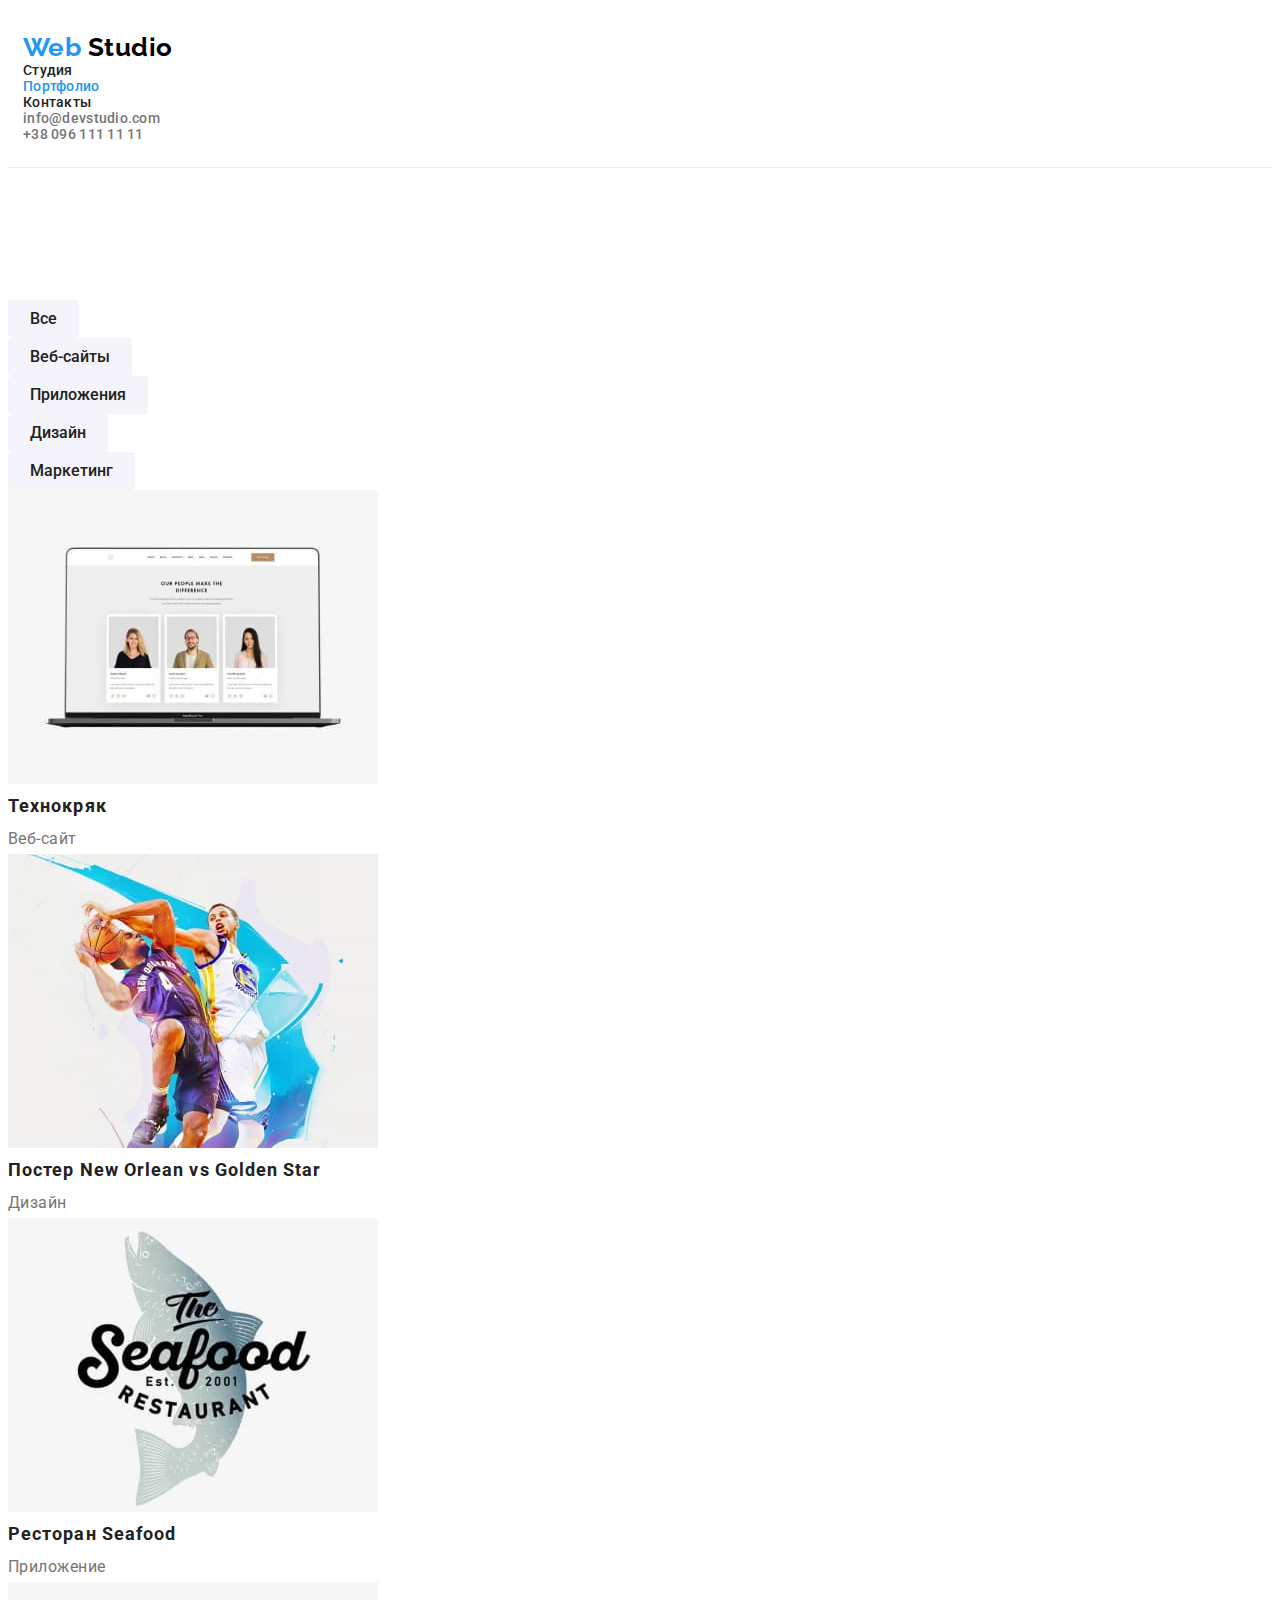
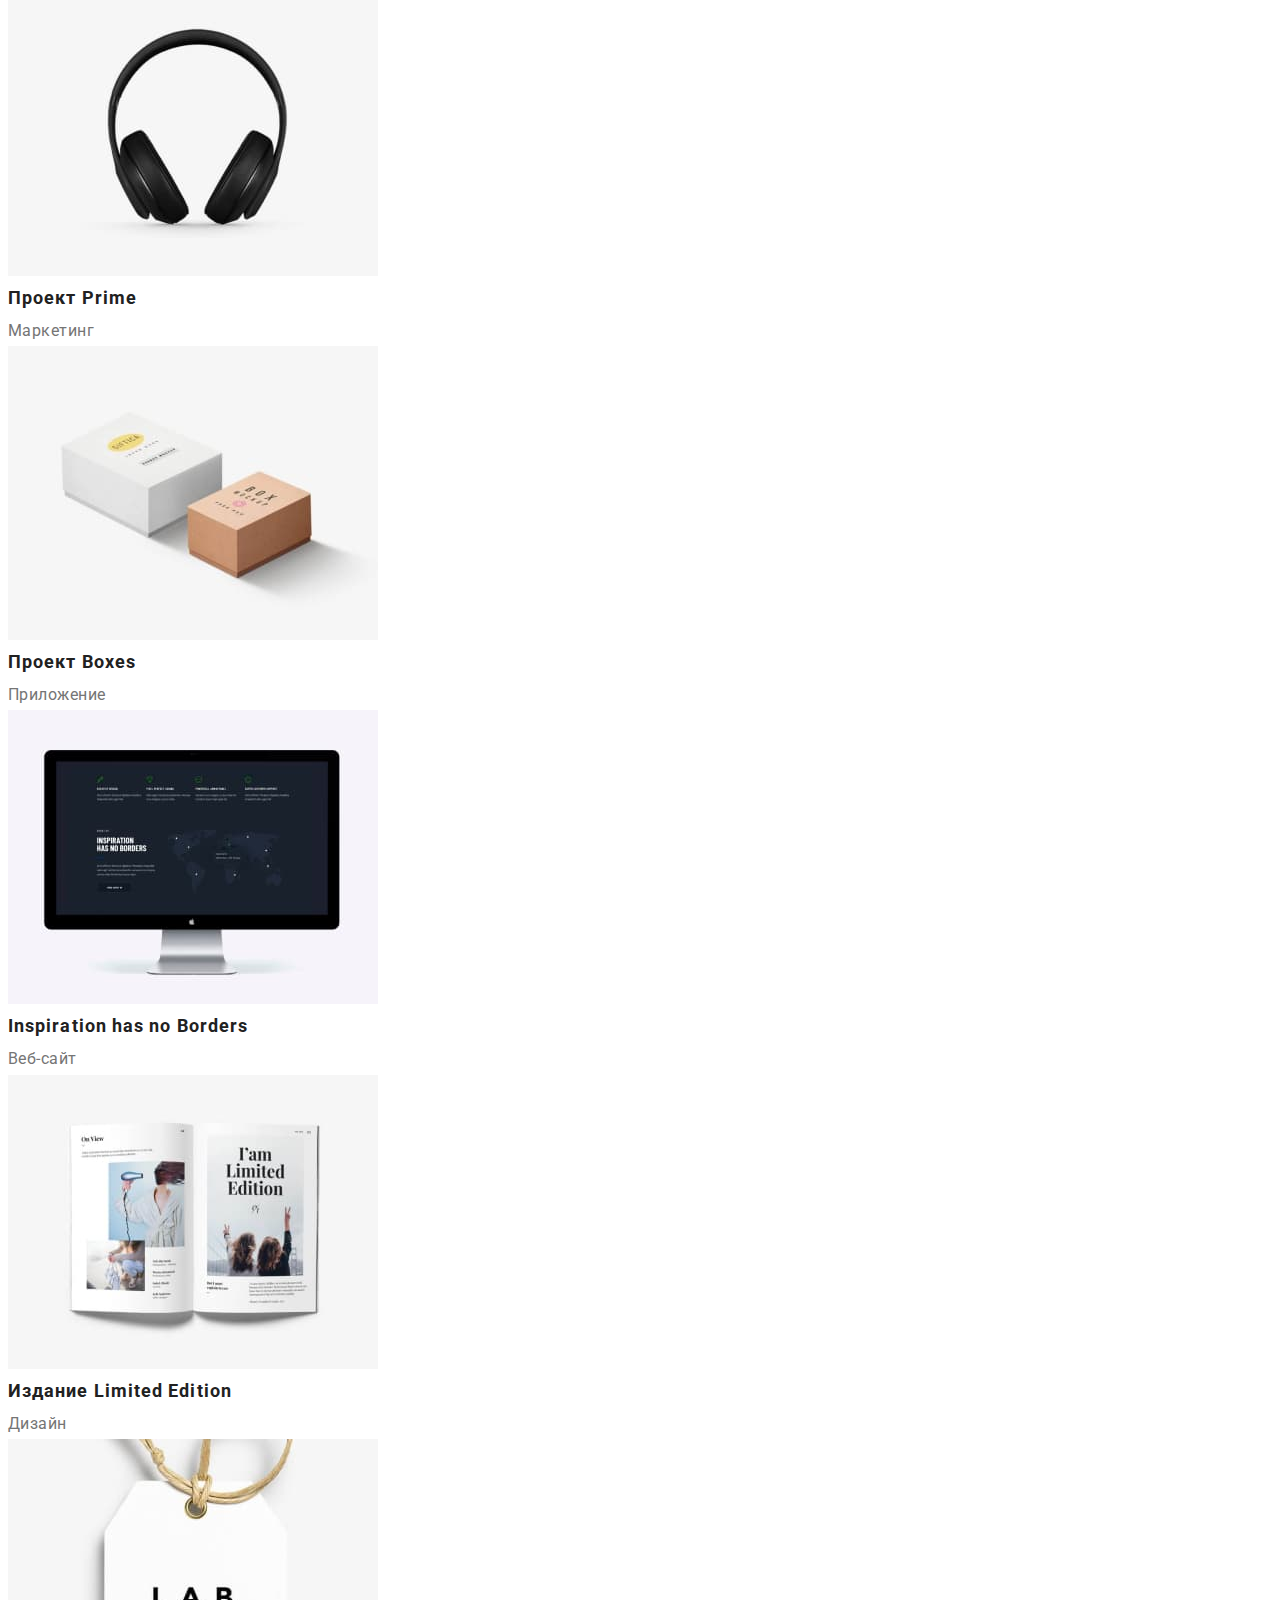
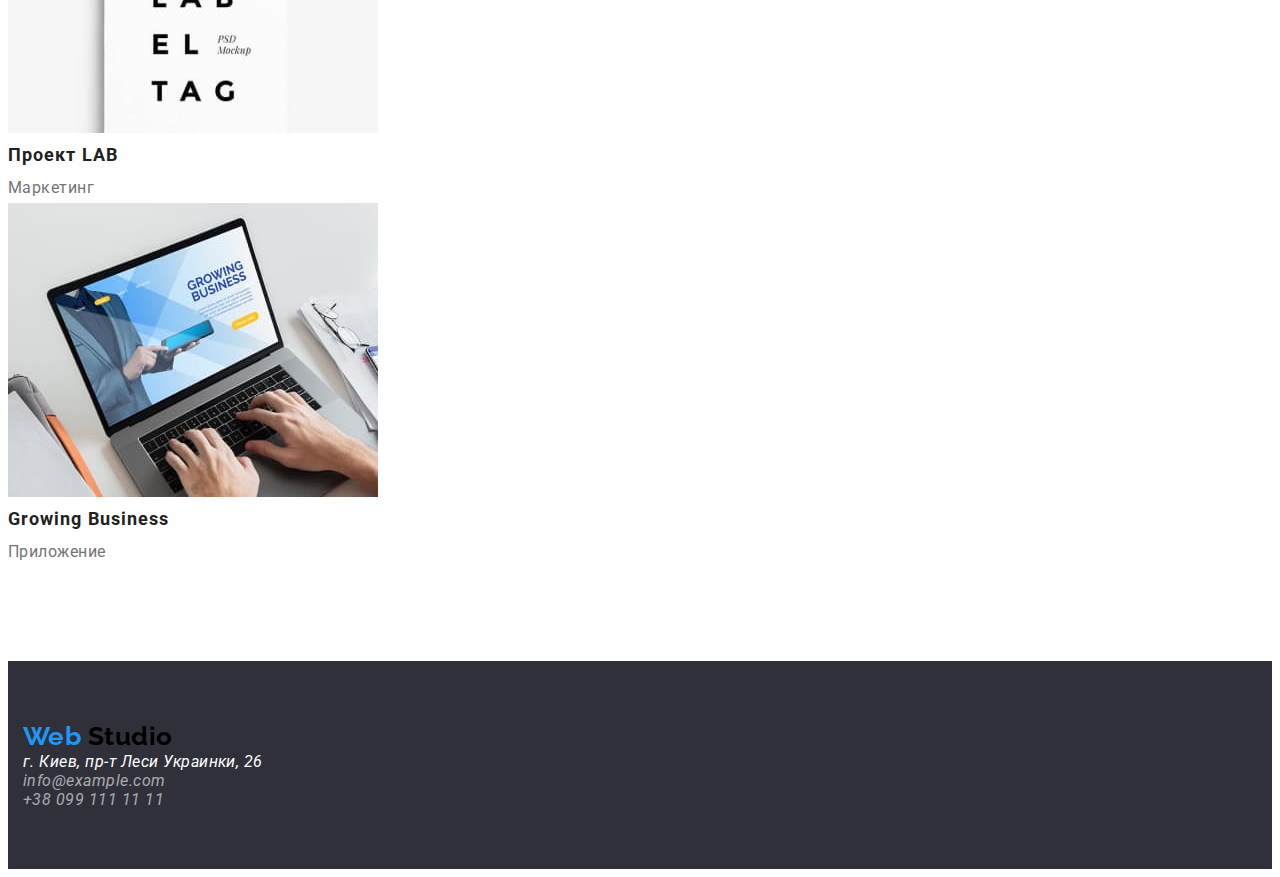
==== portfolio.html @ 38b52c2a "add_all" ====
<!DOCTYPE html>
<html lang="ru">
	<head>
		<meta charset="UTF-8" />
		<meta http-equiv="X-UA-Compatible" content="IE=edge" />
		<meta name="viewport" content="width=device-width, initial-scale=1.0" />
		<title>WebStudio</title>
		<link rel="preconnect" href="https://fonts.googleapis.com" />
		<link rel="preconnect" href="https://fonts.gstatic.com" crossorigin />
		<link href="https://fonts.googleapis.com/css2?family=Raleway:wght@700&family=Roboto:wght@400;500;700;900&display=swap" rel="stylesheet" />
		<link
			rel="stylesheet"
			href="https://cdnjs.cloudflare.com/ajax/libs/modern-normalize/1.1.0/modern-normalize.min.css"
			integrity="sha512-wpPYUAdjBVSE4KJnH1VR1HeZfpl1ub8YT/NKx4PuQ5NmX2tKuGu6U/JRp5y+Y8XG2tV+wKQpNHVUX03MfMFn9Q=="
			crossorigin="anonymous"
			referrerpolicy="no-referrer"
		/>
		<link rel="stylesheet" href="./css/styles.css" />
	</head>
	<body>
		<header class="header">
			<div class="container">
				<nav>
					<a href="" class="logo link">
						<span class="logo-part">Web</span>
						Studio
					</a>
					<ul class="nav list">
						<li><a href="./index.html" target="_blank" class="nav-link link">Студия</a></li>
						<li><a href="" target="_blank" class="nav-link link link-current">Портфолио</a></li>
						<li><a href="" target="_blank" class="nav-link link">Контакты</a></li>
					</ul>
				</nav>
				<ul class="cotacts list">
					<li><a href="mailto:info@devstudio.com" class="cotacts-link link">info@devstudio.com</a></li>
					<li><a href="tel:+380961111111" class="cotacts-link link">+38 096 111 11 11</a></li>
				</ul>
			</div>
		</header>
		<main>
			<section class="portf section">
				<h1 class="title-none">Портфолио</h1>
				<ul class="list">
					<li><button type="button" class="portf-but button">Все</button></li>
					<li><button type="button" class="portf-but button">Веб-сайты</button></li>
					<li><button type="button" class="portf-but button">Приложения</button></li>
					<li><button type="button" class="portf-but button">Дизайн</button></li>
					<li><button type="button" class="portf-but button">Маркетинг</button></li>
				</ul>
				<ul class="portf-list list">
					<li>
						<img src="./images/img_portf1.jpg" alt="Технокряк" width="370" height="294" />
						<h2 class="portf-title title">Технокряк</h2>
						<p class="portf-text">Веб-сайт</p>
					</li>
					<li>
						<img src="./images/img_portf2.jpg" alt="Постер New Orlean vs Golden Star" width="370" height="294" />
						<h2 class="portf-title title">Постер New Orlean vs Golden Star</h2>
						<p class="portf-text">Дизайн</p>
					</li>
					<li>
						<img src="./images/img_portf3.jpg" alt="Ресторан Seafood" width="370" height="294" />
						<h2 class="portf-title title">Ресторан Seafood</h2>
						<p class="portf-text">Приложение</p>
					</li>
					<li>
						<img src="./images/img_portf4.jpg" alt="Проект Prime" width="370" height="294" />
						<h2 class="portf-title title">Проект Prime</h2>
						<p class="portf-text">Маркетинг</p>
					</li>
					<li>
						<img src="./images/img_portf5.jpg" alt="Проект Boxes" width="370" height="294" />
						<h2 class="portf-title title">Проект Boxes</h2>
						<p class="portf-text">Приложение</p>
					</li>
					<li>
						<img src="./images/img_portf6.jpg" alt="Inspiration has no Borders" width="370" height="294" />
						<h2 class="portf-title title">Inspiration has no Borders</h2>
						<p class="portf-text">Веб-сайт</p>
					</li>
					<li>
						<img src="./images/img_portf7.jpg" alt="Издание Limited Edition" width="370" height="294" />
						<h2 class="portf-title title">Издание Limited Edition</h2>
						<p class="portf-text">Дизайн</p>
					</li>
					<li>
						<img src="./images/img_portf8.jpg" alt="Проект LAB" width="370" height="294" />
						<h2 class="portf-title title">Проект LAB</h2>
						<p class="portf-text">Маркетинг</p>
					</li>
					<li>
						<img src="./images/img_portf9.jpg" alt="Growing Business" width="370" height="294" />
						<h2 class="portf-title title">Growing Business</h2>
						<p class="portf-text">Приложение</p>
					</li>
				</ul>
			</section>
		</main>
		<footer class="footer">
			<div class="container">
				<a href="" class="logo link">
					<span class="logo-part">Web</span>
					Studio
				</a>
				<address>
					<ul class="list">
						<li>
							<a href="https://goo.gl/maps/RwVhN2suyWjSkpwK7" target="_blank" rel="noopener nofollow noreferrer" class="footer-link-adr link">г. Киев, пр-т Леси Украинки, 26</a>
						</li>
						<li><a href="mailto:info@example.com" class="footer-link link">info@example.com</a></li>
						<li><a href="tel:+380991111111" class="footer-link link">+38 099 111 11 11</a></li>
					</ul>
				</address>
			</div>
		</footer>
	</body>
</html>
---- css/styles.css ----
:root {
	--color-text-title: #212121;
	--color-logo: #000000;
	--color-accent: #2196f3;
	--color-text-main: #757575;
	--color-text-white: #ffffff;
	--color-background-main: #ffffff;
	--color-background-second: #f5f4fa;
	--color-background-hero: #2f303a;
	--color-header-border: #ececec;
}

body {
	background-color: var(--color-background-main);
	color: var(--color-text-main);
	font-family: Roboto, sans-serif;
	font-weight: 400;
	letter-spacing: 0.03em;
}

.section {
	padding-top: 94px;
	padding-bottom: 94px;
}

.container {
	width: 1200px;
	padding-left: 15px;
	padding-right: 15px;
	/* background-color: #2196f3; */
}

.list {
	list-style: none;
	padding: 0;
	margin: 0;
	/*	background-color: #2196f3;*/
}

.link {
	text-decoration: none;
	color: inherit;
}

.link:hover,
.link:focus,
.link.link-current {
	color: var(--color-accent);
}

h1,
h2,
h3,
h4,
h5,
h6,
p {
	margin: 0;
}

.title {
	color: var(--color-text-title);
	font-weight: 700;
}

.button {
	color: var(--color-text-white);
	background-color: var(--color-accent);
	font-family: inherit;
	text-align: center;
	border-radius: 4px;
	border: 0;
}

/*Невидимый заголовок*/
.title-none {
	color: rgba(0, 0, 0, 0);
}

/*-------------------header-------------------*/
.header {
	border-bottom: 1px solid var(--color-header-border);
}

.header > .container {
	padding-top: 24px;
	padding-bottom: 24px;
}

.logo {
	color: var(--color-logo);
	font-family: Raleway, sans-serif;
	font-weight: 700;
	font-size: 26px;
	line-height: 1.19;
}

.logo-part {
	color: var(--color-accent);
}

.nav,
.cotacts {
	font-family: "Roboto";
	font-weight: 500;
	font-size: 14px;
	line-height: 1.14;
	letter-spacing: 0.02em;
}

.nav-link {
	color: var(--color-text-title);
}
/*-------------------hero-------------------*/
.hero {
	background-color: var(--color-background-hero);
	text-align: center;
	letter-spacing: 0.06em;
}

.hero > .container {
	padding-top: 200px;
	padding-bottom: 200px;
}

.hero-title {
	color: var(--color-text-white);
	font-weight: 900;
	font-size: 44px;
	line-height: 1.36;
	text-transform: uppercase;
	margin-bottom: 30px;
}

.hero-button {
	font-weight: 700;
	font-size: 16px;
	line-height: 1.88;
	letter-spacing: 0.06em;
	padding: 10px 32px;
}
/*-------------------features-------------------*/
.features-title {
	font-size: 14px;
	line-height: 1.14;
	text-transform: uppercase;
}

.features-text {
	font-size: 14px;
	line-height: 1.71;
}
/*-------------------doing----------------------*/
.doing-title,
.team-title {
	font-size: 36px;
	line-height: 1.17;
	text-align: center;
}

/*-------------------team-----------------------*/
.team {
	background-color: var(--color-background-second);
}

.team-list-title,
.team-text {
	font-size: 16px;
	line-height: 1.19;
	text-align: center;
}

.team-list-title {
	font-weight: 500;
}

.team-list-item {
	background-color: var(--color-background-main);
	width: 270px;
	height: 362px;
}
/*-------------------footer----------------------*/
.footer {
	background-color: var(--color-background-hero);
}

.footer > .container {
	padding-top: 60px;
	padding-bottom: 60px;
}

.footer > .logo,
.footer-link-adr {
	color: var(--color-text-white);
}

.footer-link {
	color: rgba(255, 255, 255, 0.6);
}

.footer > address {
	font-style: normal;
	font-size: 14px;
	line-height: 1.71;
}

/*-------------------portf-------------------*/
.portf-but.button {
	color: var(--color-text-title);
	background-color: var(--color-background-second);
	font-weight: 500;
	font-size: 16px;
	line-height: 1.63;
	padding: 6px 22px;
}

.portf-but.button:hover,
.portf-but.button:focus {
	color: var(--color-text-white);
	background-color: var(--color-accent);
}

.portf-title {
	font-size: 18px;
	line-height: 2;
	letter-spacing: 0.06em;
}

.portf-text {
	font-size: 16px;
	line-height: 1.88;
}
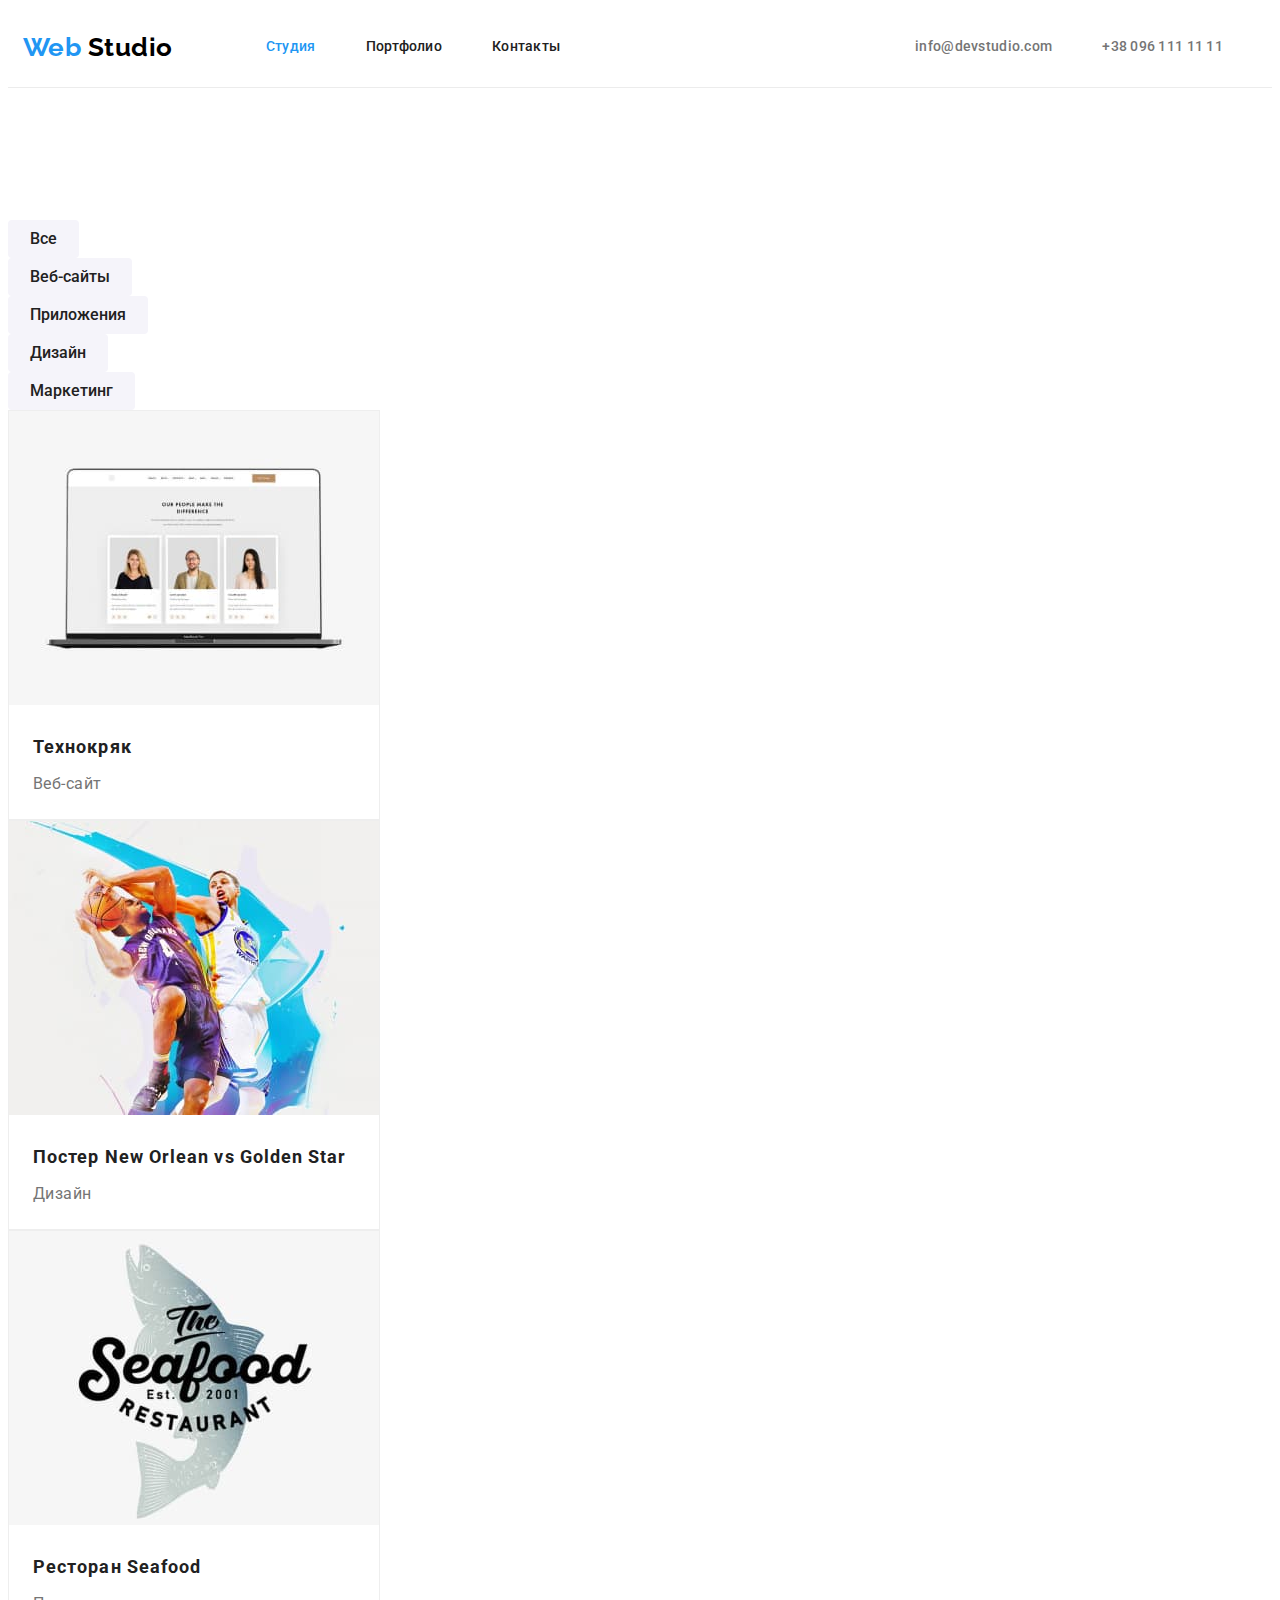
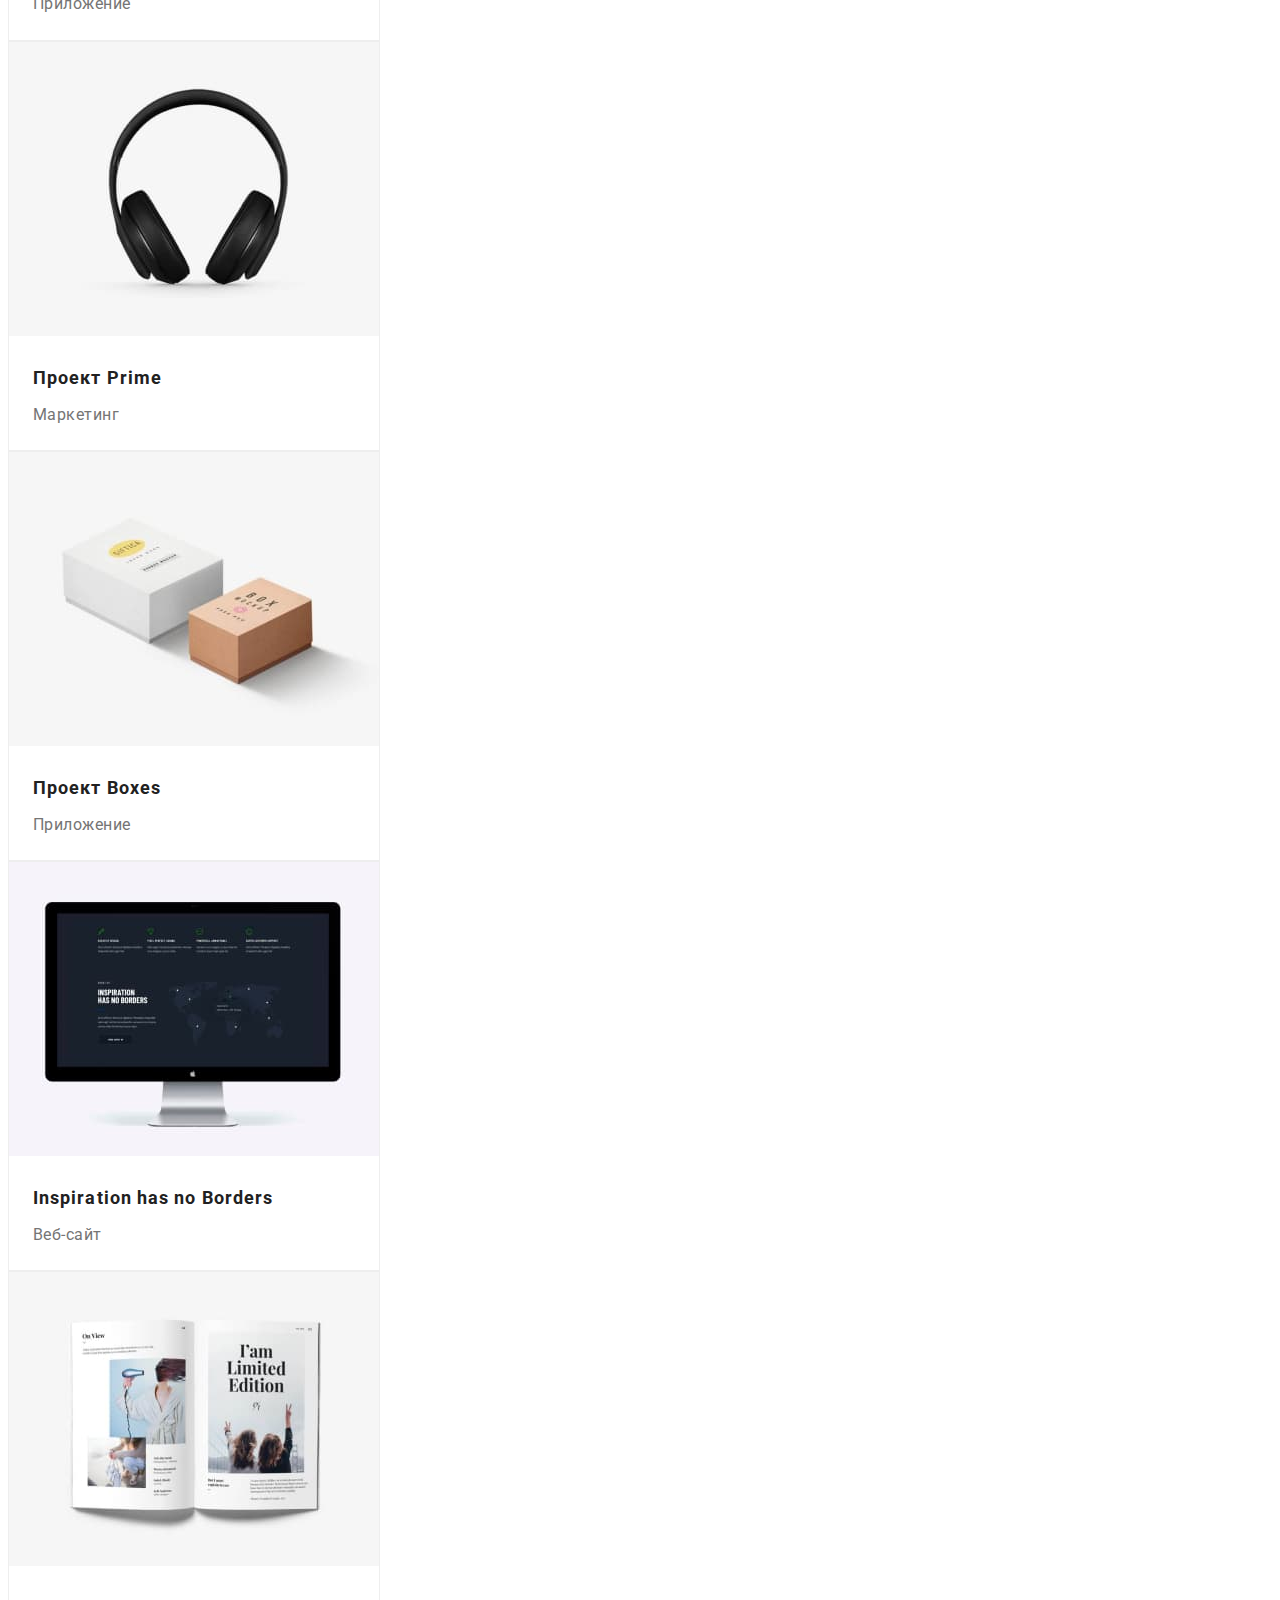
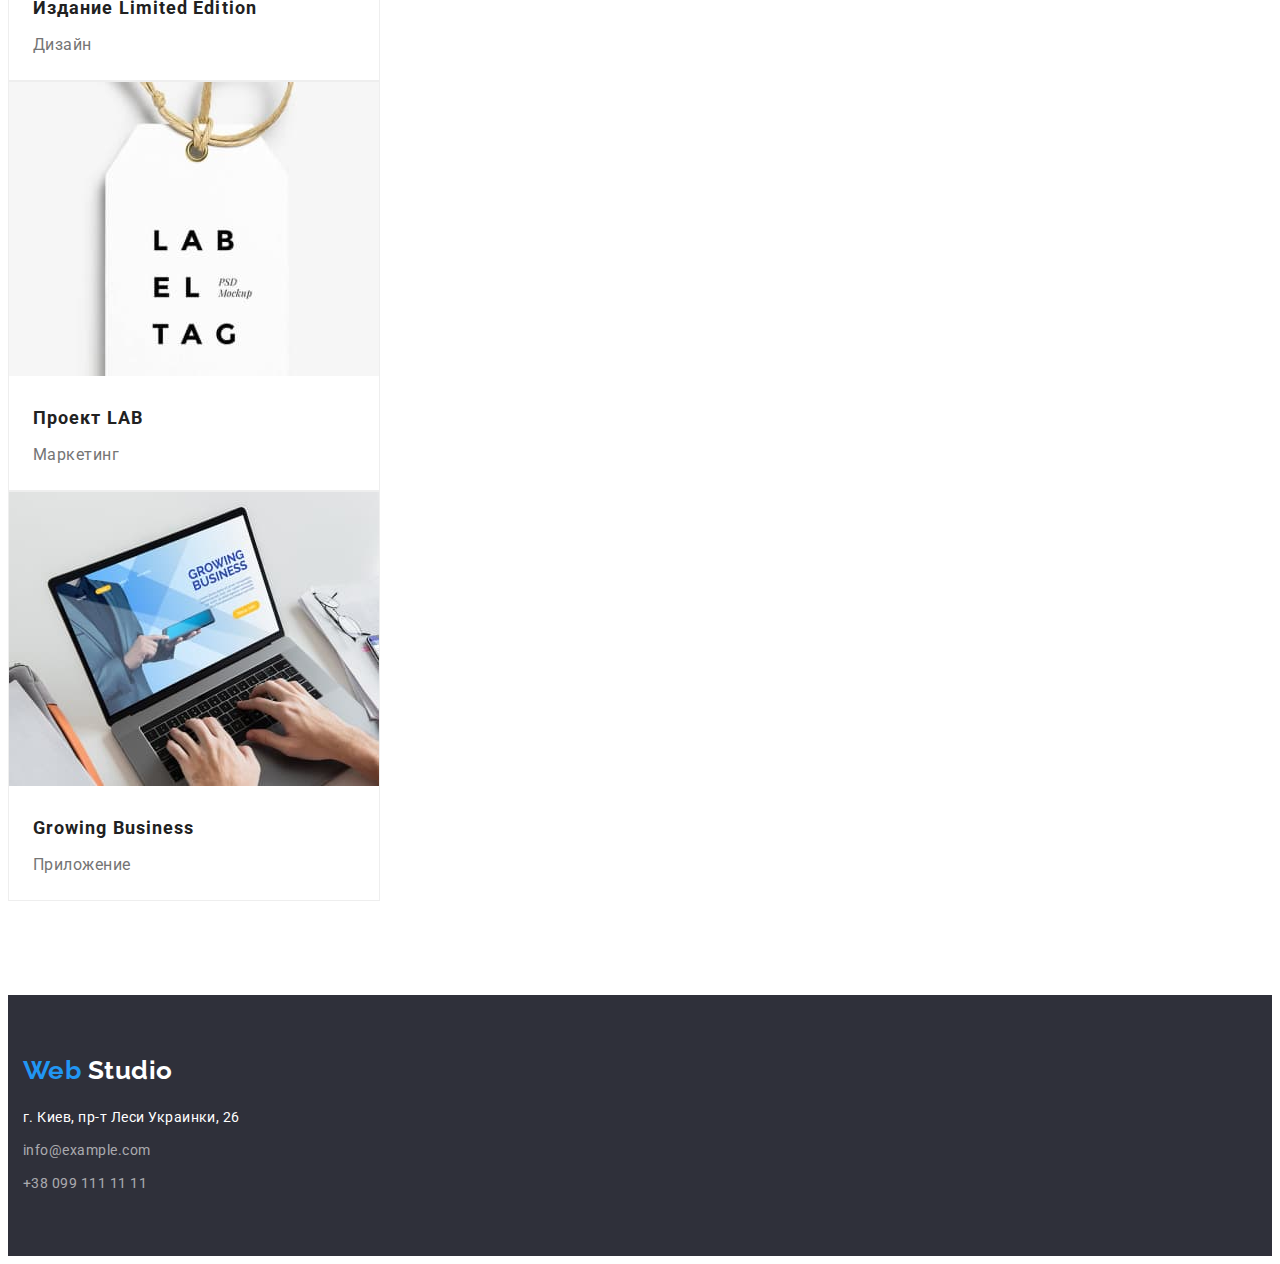
==== commit 15d6edf7: "Flex1" ====
--- a/portfolio.html
+++ b/portfolio.html
@@ -19,21 +19,21 @@
 	</head>
 	<body>
 		<header class="header">
-			<div class="container">
-				<nav>
+			<div class="container main-menu">
+				<nav class="header-nav">
 					<a href="" class="logo link">
 						<span class="logo-part">Web</span>
 						Studio
 					</a>
 					<ul class="nav list">
-						<li><a href="./index.html" target="_blank" class="nav-link link">Студия</a></li>
-						<li><a href="" target="_blank" class="nav-link link link-current">Портфолио</a></li>
-						<li><a href="" target="_blank" class="nav-link link">Контакты</a></li>
+						<li class="nav-item"><a href="" target="_blank" class="nav-link link link-current">Студия</a></li>
+						<li class="nav-item"><a href="./portfolio.html" target="_blank" class="nav-link link">Портфолио</a></li>
+						<li class="nav-item"><a href="" target="_blank" class="nav-link link">Контакты</a></li>
 					</ul>
 				</nav>
 				<ul class="cotacts list">
-					<li><a href="mailto:info@devstudio.com" class="cotacts-link link">info@devstudio.com</a></li>
-					<li><a href="tel:+380961111111" class="cotacts-link link">+38 096 111 11 11</a></li>
+					<li class="cotacts-item"><a href="mailto:info@devstudio.com" class="cotacts-link link">info@devstudio.com</a></li>
+					<li class="cotacts-item"><a href="tel:+380961111111" class="cotacts-link link">+38 096 111 11 11</a></li>
 				</ul>
 			</div>
 		</header>
@@ -50,48 +50,66 @@
 				<ul class="portf-list list">
 					<li>
 						<img src="./images/img_portf1.jpg" alt="Технокряк" width="370" height="294" />
-						<h2 class="portf-title title">Технокряк</h2>
-						<p class="portf-text">Веб-сайт</p>
+						<div class="portf-list-item-container">
+							<h2 class="portf-title title">Технокряк</h2>
+							<p class="portf-text">Веб-сайт</p>
+						</div>
 					</li>
 					<li>
 						<img src="./images/img_portf2.jpg" alt="Постер New Orlean vs Golden Star" width="370" height="294" />
-						<h2 class="portf-title title">Постер New Orlean vs Golden Star</h2>
-						<p class="portf-text">Дизайн</p>
+						<div class="portf-list-item-container">
+							<h2 class="portf-title title">Постер New Orlean vs Golden Star</h2>
+							<p class="portf-text">Дизайн</p>
+						</div>
 					</li>
 					<li>
 						<img src="./images/img_portf3.jpg" alt="Ресторан Seafood" width="370" height="294" />
-						<h2 class="portf-title title">Ресторан Seafood</h2>
-						<p class="portf-text">Приложение</p>
+						<div class="portf-list-item-container">
+							<h2 class="portf-title title">Ресторан Seafood</h2>
+							<p class="portf-text">Приложение</p>
+						</div>
 					</li>
 					<li>
 						<img src="./images/img_portf4.jpg" alt="Проект Prime" width="370" height="294" />
-						<h2 class="portf-title title">Проект Prime</h2>
-						<p class="portf-text">Маркетинг</p>
+						<div class="portf-list-item-container">
+							<h2 class="portf-title title">Проект Prime</h2>
+							<p class="portf-text">Маркетинг</p>
+						</div>
 					</li>
 					<li>
 						<img src="./images/img_portf5.jpg" alt="Проект Boxes" width="370" height="294" />
-						<h2 class="portf-title title">Проект Boxes</h2>
-						<p class="portf-text">Приложение</p>
+						<div class="portf-list-item-container">
+							<h2 class="portf-title title">Проект Boxes</h2>
+							<p class="portf-text">Приложение</p>
+						</div>
 					</li>
 					<li>
 						<img src="./images/img_portf6.jpg" alt="Inspiration has no Borders" width="370" height="294" />
-						<h2 class="portf-title title">Inspiration has no Borders</h2>
-						<p class="portf-text">Веб-сайт</p>
+						<div class="portf-list-item-container">
+							<h2 class="portf-title title">Inspiration has no Borders</h2>
+							<p class="portf-text">Веб-сайт</p>
+						</div>
 					</li>
 					<li>
 						<img src="./images/img_portf7.jpg" alt="Издание Limited Edition" width="370" height="294" />
-						<h2 class="portf-title title">Издание Limited Edition</h2>
-						<p class="portf-text">Дизайн</p>
+						<div class="portf-list-item-container">
+							<h2 class="portf-title title">Издание Limited Edition</h2>
+							<p class="portf-text">Дизайн</p>
+						</div>
 					</li>
 					<li>
 						<img src="./images/img_portf8.jpg" alt="Проект LAB" width="370" height="294" />
-						<h2 class="portf-title title">Проект LAB</h2>
-						<p class="portf-text">Маркетинг</p>
+						<div class="portf-list-item-container">
+							<h2 class="portf-title title">Проект LAB</h2>
+							<p class="portf-text">Маркетинг</p>
+						</div>
 					</li>
 					<li>
 						<img src="./images/img_portf9.jpg" alt="Growing Business" width="370" height="294" />
-						<h2 class="portf-title title">Growing Business</h2>
-						<p class="portf-text">Приложение</p>
+						<div class="portf-list-item-container">
+							<h2 class="portf-title title">Growing Business</h2>
+							<p class="portf-text">Приложение</p>
+						</div>
 					</li>
 				</ul>
 			</section>
--- a/css/styles.css
+++ b/css/styles.css
@@ -8,6 +8,7 @@
 	--color-background-second: #f5f4fa;
 	--color-background-hero: #2f303a;
 	--color-header-border: #ececec;
+	--color-portf-border: #eeeeee;
 }
 
 body {
@@ -27,14 +28,12 @@
 	width: 1200px;
 	padding-left: 15px;
 	padding-right: 15px;
-	/* background-color: #2196f3; */
 }
 
 .list {
 	list-style: none;
 	padding: 0;
 	margin: 0;
-	/*	background-color: #2196f3;*/
 }
 
 .link {
@@ -80,11 +79,18 @@
 /*-------------------header-------------------*/
 .header {
 	border-bottom: 1px solid var(--color-header-border);
-}
-
-.header > .container {
 	padding-top: 24px;
 	padding-bottom: 24px;
+}
+
+.container.main-menu,
+.header-nav {
+	display: flex;
+	align-items: center;
+}
+
+.container.main-menu {
+	justify-content: space-between;
 }
 
 .logo {
@@ -93,6 +99,7 @@
 	font-weight: 700;
 	font-size: 26px;
 	line-height: 1.19;
+	margin-right: 93px;
 }
 
 .logo-part {
@@ -106,6 +113,12 @@
 	font-size: 14px;
 	line-height: 1.14;
 	letter-spacing: 0.02em;
+	display: flex;
+}
+
+.nav-item:not(:last-child),
+.cotacts-item:not(:last-child) {
+	margin-right: 50px;
 }
 
 .nav-link {
@@ -116,9 +129,6 @@
 	background-color: var(--color-background-hero);
 	text-align: center;
 	letter-spacing: 0.06em;
-}
-
-.hero > .container {
 	padding-top: 200px;
 	padding-bottom: 200px;
 }
@@ -140,10 +150,31 @@
 	padding: 10px 32px;
 }
 /*-------------------features-------------------*/
+.features.section {
+	padding-bottom: 0;
+}
+
+.features-list,
+.doing-list,
+.team-list {
+	display: flex;
+}
+
+.features-list-item {
+	width: calc((100%-90px) / 4);
+}
+
+.features-list-item:not(:last-child),
+.doing-list-item:not(:last-child),
+.team-list-item:not(:last-child) {
+	margin-right: 30px;
+}
+
 .features-title {
 	font-size: 14px;
 	line-height: 1.14;
 	text-transform: uppercase;
+	margin-bottom: 10px;
 }
 
 .features-text {
@@ -156,8 +187,12 @@
 	font-size: 36px;
 	line-height: 1.17;
 	text-align: center;
-}
-
+	margin-bottom: 50px;
+}
+
+.doing-list img {
+	display: block;
+}
 /*-------------------team-----------------------*/
 .team {
 	background-color: var(--color-background-second);
@@ -172,24 +207,24 @@
 
 .team-list-title {
 	font-weight: 500;
+	margin-top: 30px;
+	margin-bottom: 10px;
 }
 
 .team-list-item {
 	background-color: var(--color-background-main);
-	width: 270px;
-	height: 362px;
+	width: calc((100%-90px) / 4);
+	padding-bottom: 30px;
+	border-radius: 0px 0px 4px 4px;
 }
 /*-------------------footer----------------------*/
 .footer {
 	background-color: var(--color-background-hero);
-}
-
-.footer > .container {
 	padding-top: 60px;
 	padding-bottom: 60px;
 }
 
-.footer > .logo,
+.footer .logo,
 .footer-link-adr {
 	color: var(--color-text-white);
 }
@@ -198,10 +233,18 @@
 	color: rgba(255, 255, 255, 0.6);
 }
 
-.footer > address {
+.footer address {
 	font-style: normal;
 	font-size: 14px;
 	line-height: 1.71;
+}
+
+.footer .list {
+	margin-top: 20px;
+}
+
+.footer li:not(:last-child) {
+	margin-bottom: 9px;
 }
 
 /*-------------------portf-------------------*/
@@ -224,9 +267,19 @@
 	font-size: 18px;
 	line-height: 2;
 	letter-spacing: 0.06em;
+	margin-bottom: 4px;
 }
 
 .portf-text {
 	font-size: 16px;
 	line-height: 1.88;
 }
+
+.portf-list li {
+	width: 370px;
+	border: 1px solid var(--color-portf-border);
+}
+
+.portf-list-item-container {
+	padding: 20px 24px;
+}
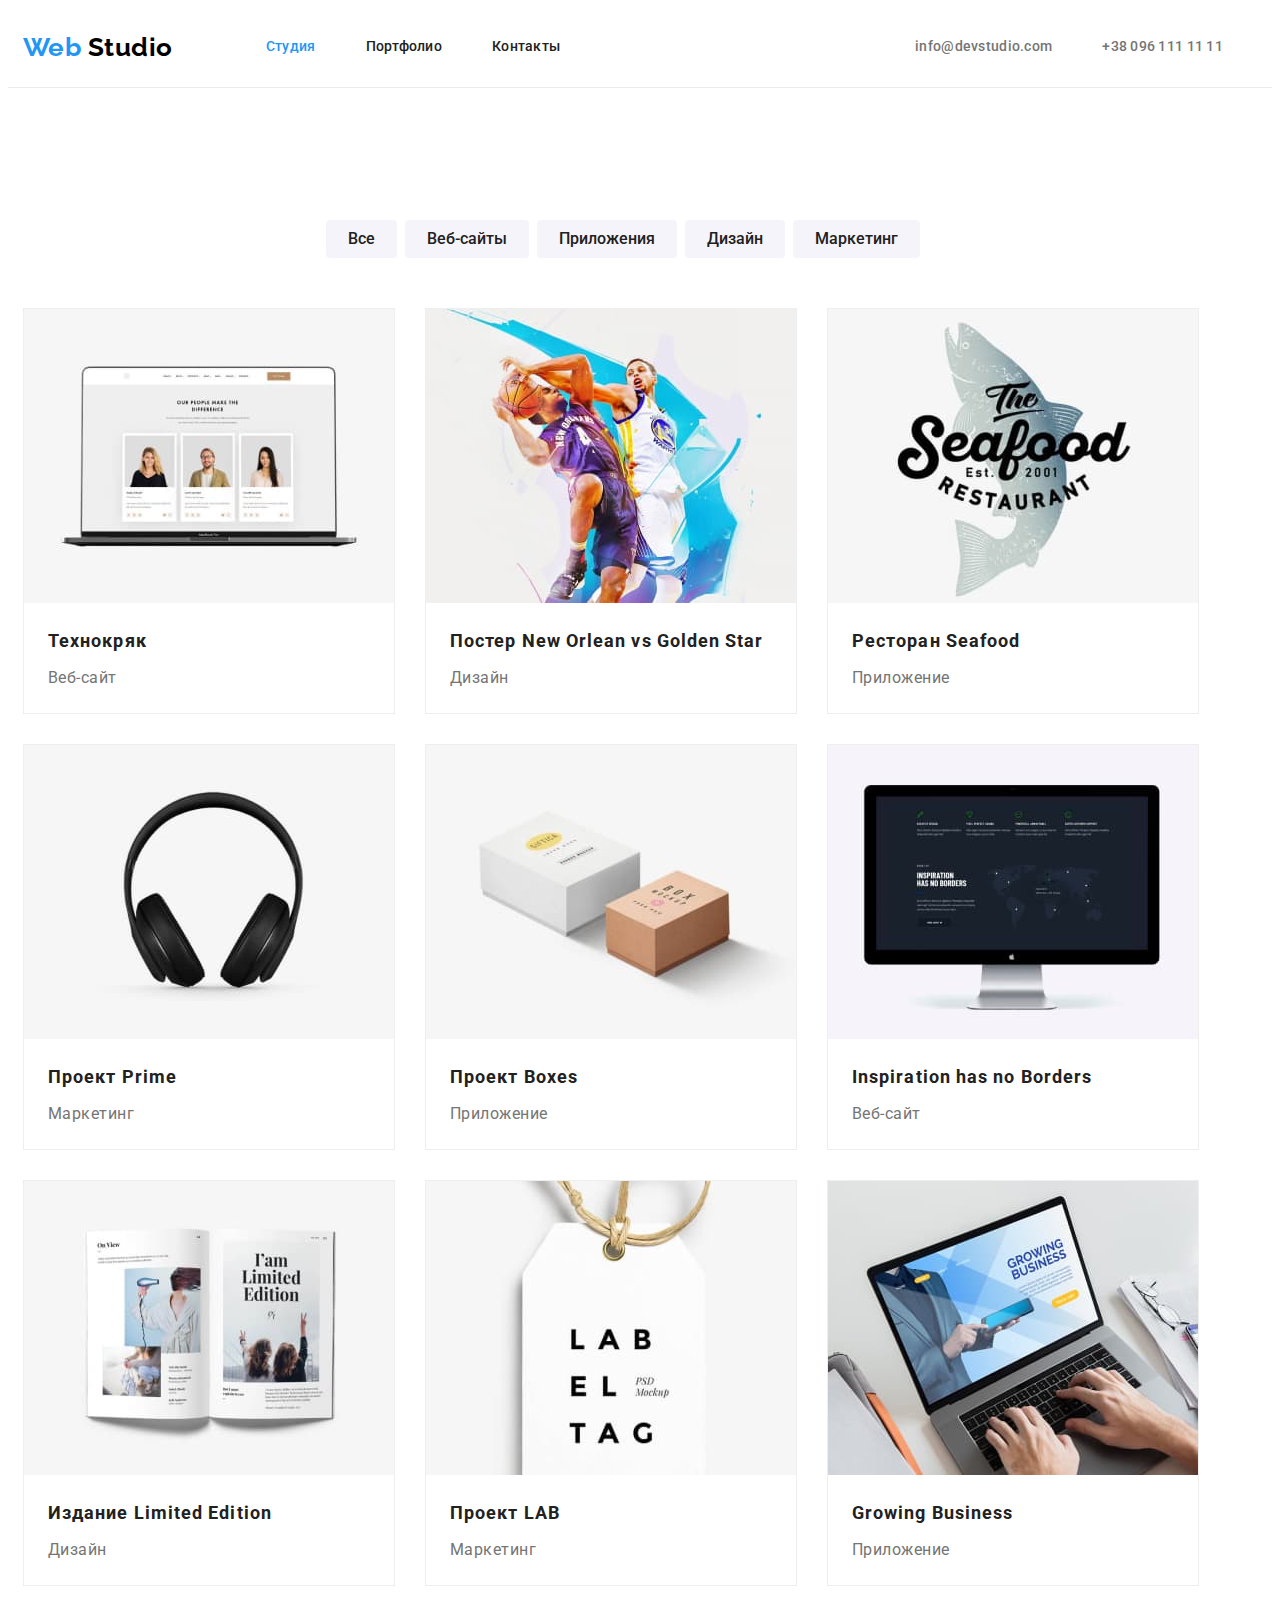
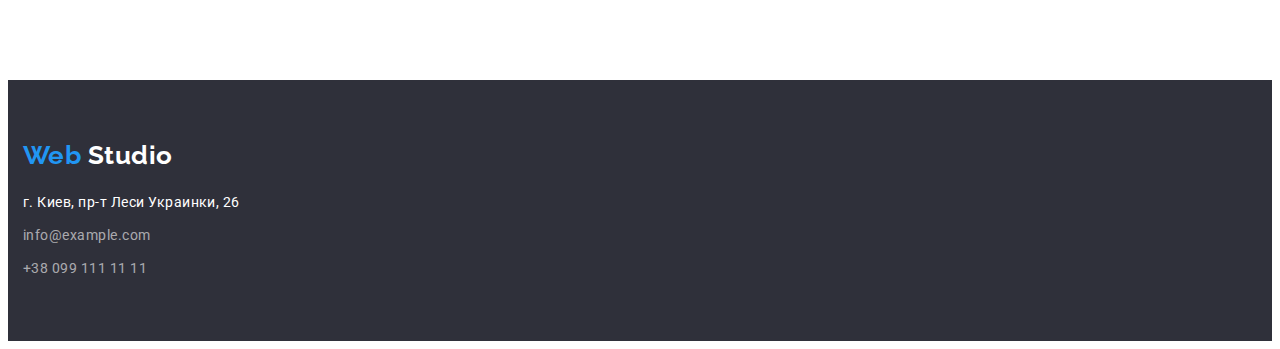
==== commit 8ca68028: "Final1" ====
--- a/portfolio.html
+++ b/portfolio.html
@@ -39,79 +39,81 @@
 		</header>
 		<main>
 			<section class="portf section">
-				<h1 class="title-none">Портфолио</h1>
-				<ul class="list">
-					<li><button type="button" class="portf-but button">Все</button></li>
-					<li><button type="button" class="portf-but button">Веб-сайты</button></li>
-					<li><button type="button" class="portf-but button">Приложения</button></li>
-					<li><button type="button" class="portf-but button">Дизайн</button></li>
-					<li><button type="button" class="portf-but button">Маркетинг</button></li>
-				</ul>
-				<ul class="portf-list list">
-					<li>
-						<img src="./images/img_portf1.jpg" alt="Технокряк" width="370" height="294" />
-						<div class="portf-list-item-container">
-							<h2 class="portf-title title">Технокряк</h2>
-							<p class="portf-text">Веб-сайт</p>
-						</div>
-					</li>
-					<li>
-						<img src="./images/img_portf2.jpg" alt="Постер New Orlean vs Golden Star" width="370" height="294" />
-						<div class="portf-list-item-container">
-							<h2 class="portf-title title">Постер New Orlean vs Golden Star</h2>
-							<p class="portf-text">Дизайн</p>
-						</div>
-					</li>
-					<li>
-						<img src="./images/img_portf3.jpg" alt="Ресторан Seafood" width="370" height="294" />
-						<div class="portf-list-item-container">
-							<h2 class="portf-title title">Ресторан Seafood</h2>
-							<p class="portf-text">Приложение</p>
-						</div>
-					</li>
-					<li>
-						<img src="./images/img_portf4.jpg" alt="Проект Prime" width="370" height="294" />
-						<div class="portf-list-item-container">
-							<h2 class="portf-title title">Проект Prime</h2>
-							<p class="portf-text">Маркетинг</p>
-						</div>
-					</li>
-					<li>
-						<img src="./images/img_portf5.jpg" alt="Проект Boxes" width="370" height="294" />
-						<div class="portf-list-item-container">
-							<h2 class="portf-title title">Проект Boxes</h2>
-							<p class="portf-text">Приложение</p>
-						</div>
-					</li>
-					<li>
-						<img src="./images/img_portf6.jpg" alt="Inspiration has no Borders" width="370" height="294" />
-						<div class="portf-list-item-container">
-							<h2 class="portf-title title">Inspiration has no Borders</h2>
-							<p class="portf-text">Веб-сайт</p>
-						</div>
-					</li>
-					<li>
-						<img src="./images/img_portf7.jpg" alt="Издание Limited Edition" width="370" height="294" />
-						<div class="portf-list-item-container">
-							<h2 class="portf-title title">Издание Limited Edition</h2>
-							<p class="portf-text">Дизайн</p>
-						</div>
-					</li>
-					<li>
-						<img src="./images/img_portf8.jpg" alt="Проект LAB" width="370" height="294" />
-						<div class="portf-list-item-container">
-							<h2 class="portf-title title">Проект LAB</h2>
-							<p class="portf-text">Маркетинг</p>
-						</div>
-					</li>
-					<li>
-						<img src="./images/img_portf9.jpg" alt="Growing Business" width="370" height="294" />
-						<div class="portf-list-item-container">
-							<h2 class="portf-title title">Growing Business</h2>
-							<p class="portf-text">Приложение</p>
-						</div>
-					</li>
-				</ul>
+				<div class="container">
+					<h1 class="title-none">Портфолио</h1>
+					<ul class="portf-but-list list">
+						<li class="portf-but-item"><button type="button" class="portf-but button">Все</button></li>
+						<li class="portf-but-item"><button type="button" class="portf-but button">Веб-сайты</button></li>
+						<li class="portf-but-item"><button type="button" class="portf-but button">Приложения</button></li>
+						<li class="portf-but-item"><button type="button" class="portf-but button">Дизайн</button></li>
+						<li class="portf-but-item"><button type="button" class="portf-but button">Маркетинг</button></li>
+					</ul>
+					<ul class="portf-list list">
+						<li class="portf-list-item">
+							<img src="./images/img_portf1.jpg" alt="Технокряк" width="370" height="294" />
+							<div class="portf-list-item-container">
+								<h2 class="portf-title title">Технокряк</h2>
+								<p class="portf-text">Веб-сайт</p>
+							</div>
+						</li>
+						<li class="portf-list-item">
+							<img src="./images/img_portf2.jpg" alt="Постер New Orlean vs Golden Star" width="370" height="294" />
+							<div class="portf-list-item-container">
+								<h2 class="portf-title title">Постер New Orlean vs Golden Star</h2>
+								<p class="portf-text">Дизайн</p>
+							</div>
+						</li>
+						<li class="portf-list-item">
+							<img src="./images/img_portf3.jpg" alt="Ресторан Seafood" width="370" height="294" />
+							<div class="portf-list-item-container">
+								<h2 class="portf-title title">Ресторан Seafood</h2>
+								<p class="portf-text">Приложение</p>
+							</div>
+						</li>
+						<li class="portf-list-item">
+							<img src="./images/img_portf4.jpg" alt="Проект Prime" width="370" height="294" />
+							<div class="portf-list-item-container">
+								<h2 class="portf-title title">Проект Prime</h2>
+								<p class="portf-text">Маркетинг</p>
+							</div>
+						</li>
+						<li class="portf-list-item">
+							<img src="./images/img_portf5.jpg" alt="Проект Boxes" width="370" height="294" />
+							<div class="portf-list-item-container">
+								<h2 class="portf-title title">Проект Boxes</h2>
+								<p class="portf-text">Приложение</p>
+							</div>
+						</li>
+						<li class="portf-list-item">
+							<img src="./images/img_portf6.jpg" alt="Inspiration has no Borders" width="370" height="294" />
+							<div class="portf-list-item-container">
+								<h2 class="portf-title title">Inspiration has no Borders</h2>
+								<p class="portf-text">Веб-сайт</p>
+							</div>
+						</li>
+						<li class="portf-list-item">
+							<img src="./images/img_portf7.jpg" alt="Издание Limited Edition" width="370" height="294" />
+							<div class="portf-list-item-container">
+								<h2 class="portf-title title">Издание Limited Edition</h2>
+								<p class="portf-text">Дизайн</p>
+							</div>
+						</li>
+						<li class="portf-list-item">
+							<img src="./images/img_portf8.jpg" alt="Проект LAB" width="370" height="294" />
+							<div class="portf-list-item-container">
+								<h2 class="portf-title title">Проект LAB</h2>
+								<p class="portf-text">Маркетинг</p>
+							</div>
+						</li>
+						<li class="portf-list-item">
+							<img src="./images/img_portf9.jpg" alt="Growing Business" width="370" height="294" />
+							<div class="portf-list-item-container">
+								<h2 class="portf-title title">Growing Business</h2>
+								<p class="portf-text">Приложение</p>
+							</div>
+						</li>
+					</ul>
+				</div>
 			</section>
 		</main>
 		<footer class="footer">
--- a/css/styles.css
+++ b/css/styles.css
@@ -256,7 +256,31 @@
 	line-height: 1.63;
 	padding: 6px 22px;
 }
-
+.portf-but-item:not(:last-child) {
+	margin-right: 8px;
+}
+.portf-but-list {
+	display: flex;
+	justify-content: center;
+	margin-bottom: 50px;
+}
+.portf-list {
+	display: flex;
+	flex-wrap: wrap;
+
+	/* justify-content: space-between; */
+}
+.portf-list-item {
+	margin-right: 30px;
+	margin-bottom: 30px;
+	width: calc(100% / 3);
+}
+.portf-list-item:nth-child(3n) {
+	margin-right: 0px;
+}
+.portf-list-item:nth-last-child(-n + 3) {
+	margin-bottom: 0px;
+}
 .portf-but.button:hover,
 .portf-but.button:focus {
 	color: var(--color-text-white);
@@ -269,13 +293,15 @@
 	letter-spacing: 0.06em;
 	margin-bottom: 4px;
 }
-
+.portf-list img {
+	display: block;
+}
 .portf-text {
 	font-size: 16px;
 	line-height: 1.88;
 }
 
-.portf-list li {
+.portf-list-item {
 	width: 370px;
 	border: 1px solid var(--color-portf-border);
 }
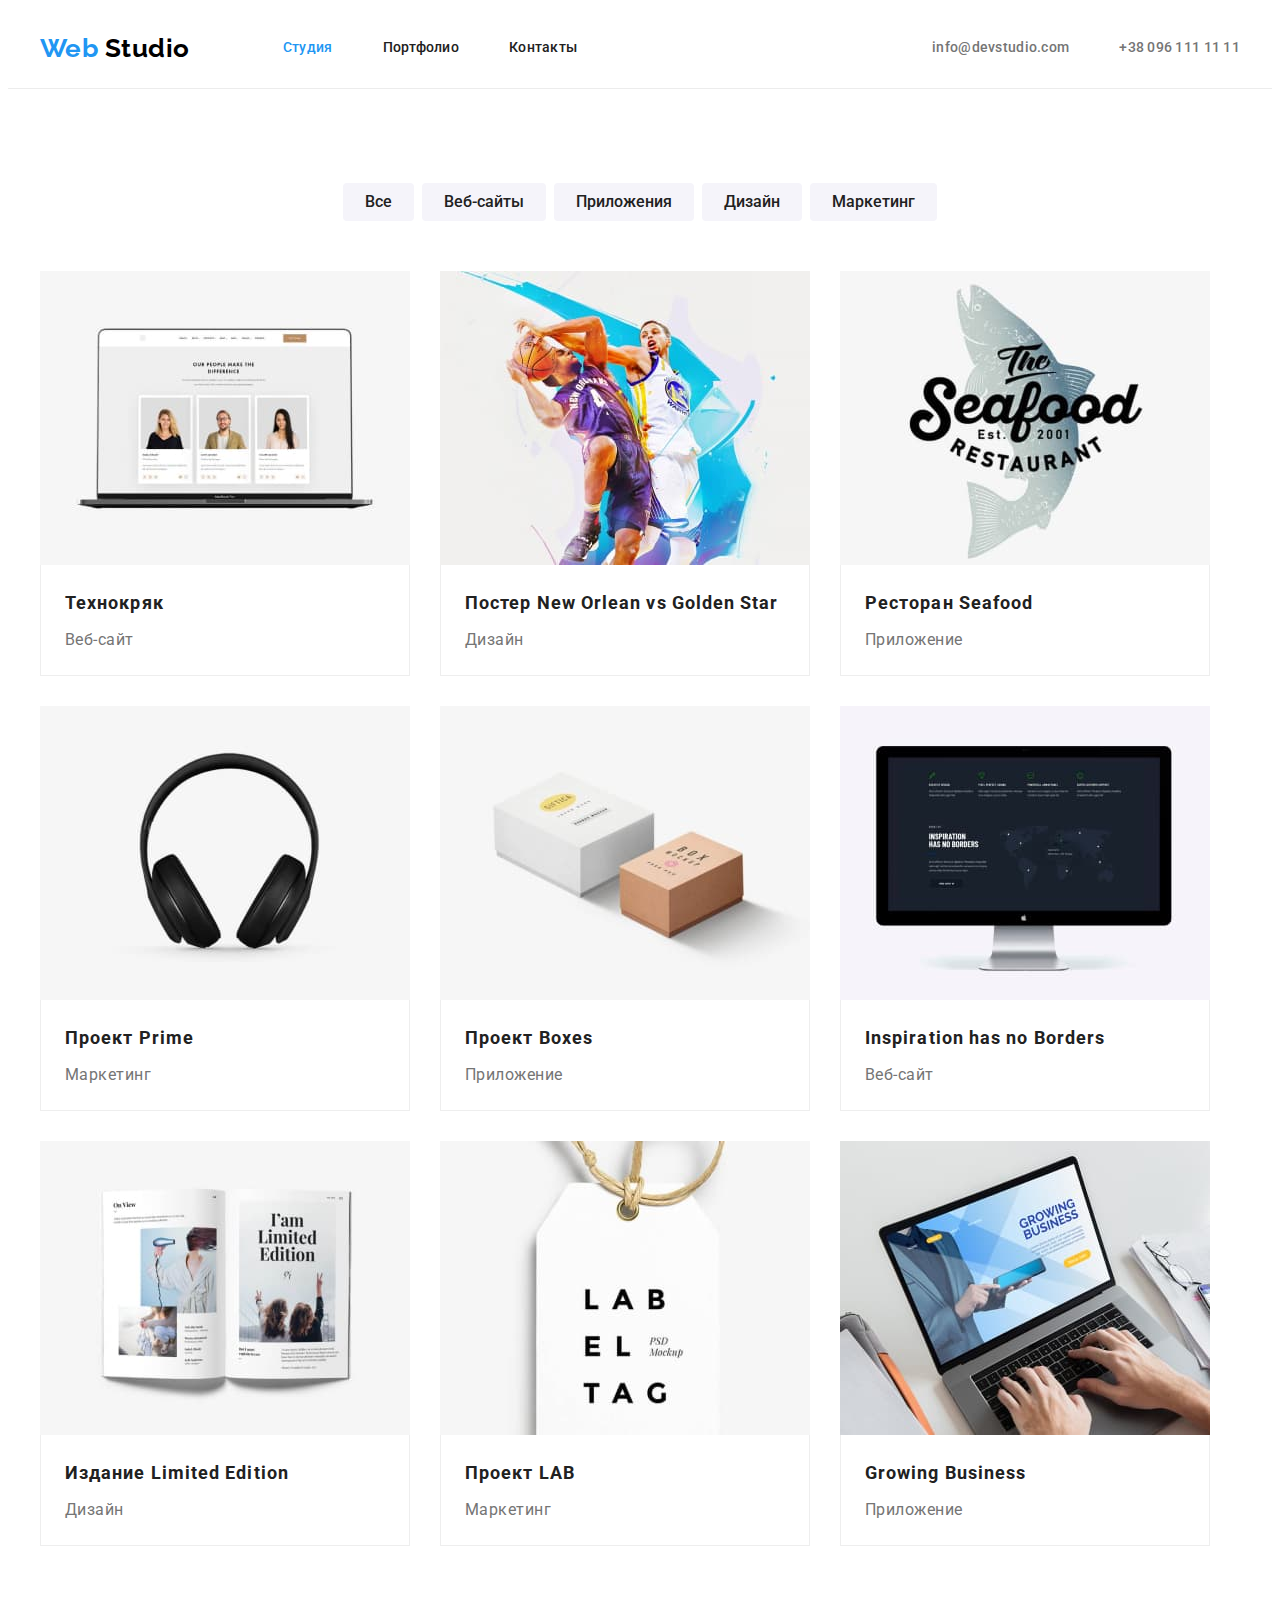
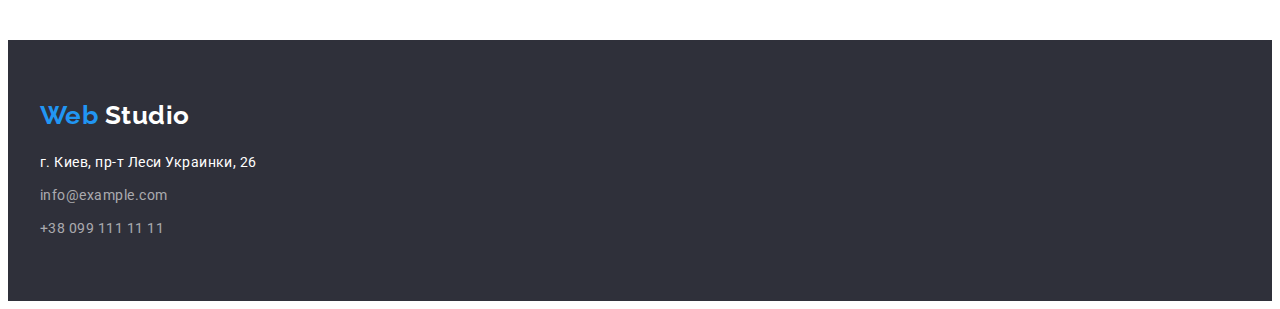
==== commit 6a103845: "Final2" ====
--- a/portfolio.html
+++ b/portfolio.html
@@ -31,9 +31,9 @@
 						<li class="nav-item"><a href="" target="_blank" class="nav-link link">Контакты</a></li>
 					</ul>
 				</nav>
-				<ul class="cotacts list">
-					<li class="cotacts-item"><a href="mailto:info@devstudio.com" class="cotacts-link link">info@devstudio.com</a></li>
-					<li class="cotacts-item"><a href="tel:+380961111111" class="cotacts-link link">+38 096 111 11 11</a></li>
+				<ul class="contacts list">
+					<li class="contacts-item"><a href="mailto:info@devstudio.com" class="contacts-link link">info@devstudio.com</a></li>
+					<li class="contacts-item"><a href="tel:+380961111111" class="contacts-link link">+38 096 111 11 11</a></li>
 				</ul>
 			</div>
 		</header>
--- a/css/styles.css
+++ b/css/styles.css
@@ -28,9 +28,10 @@
 	width: 1200px;
 	padding-left: 15px;
 	padding-right: 15px;
-}
-
-.list {
+	margin: 0 auto;
+}
+
+ul {
 	list-style: none;
 	padding: 0;
 	margin: 0;
@@ -55,6 +56,7 @@
 h6,
 p {
 	margin: 0;
+	padding: 0;
 }
 
 .title {
@@ -73,24 +75,31 @@
 
 /*Невидимый заголовок*/
 .title-none {
-	color: rgba(0, 0, 0, 0);
+	position: absolute;
+	width: 1px;
+	height: 1px;
+	margin: -1px;
+	padding: 0;
+	overflow: hidden;
+	border: 0;
+	clip: rect(0 0 0 0);
+}
+
+img {
+	display: block;
+	max-width: 100%;
+	height: auto;
 }
 
 /*-------------------header-------------------*/
 .header {
 	border-bottom: 1px solid var(--color-header-border);
-	padding-top: 24px;
-	padding-bottom: 24px;
 }
 
 .container.main-menu,
 .header-nav {
 	display: flex;
 	align-items: center;
-}
-
-.container.main-menu {
-	justify-content: space-between;
 }
 
 .logo {
@@ -107,7 +116,7 @@
 }
 
 .nav,
-.cotacts {
+.contacts {
 	font-family: "Roboto";
 	font-weight: 500;
 	font-size: 14px;
@@ -116,19 +125,29 @@
 	display: flex;
 }
 
+.contacts {
+	margin-left: auto;
+}
+
 .nav-item:not(:last-child),
-.cotacts-item:not(:last-child) {
+.contacts-item:not(:last-child) {
 	margin-right: 50px;
 }
 
 .nav-link {
 	color: var(--color-text-title);
+}
+
+.nav-link,
+.contacts-link {
+	display: block;
+	padding-top: 32px;
+	padding-bottom: 32px;
 }
 /*-------------------hero-------------------*/
 .hero {
 	background-color: var(--color-background-hero);
 	text-align: center;
-	letter-spacing: 0.06em;
 	padding-top: 200px;
 	padding-bottom: 200px;
 }
@@ -137,9 +156,11 @@
 	color: var(--color-text-white);
 	font-weight: 900;
 	font-size: 44px;
+	letter-spacing: 0.06em;
 	line-height: 1.36;
 	text-transform: uppercase;
-	margin-bottom: 30px;
+	width: 696px;
+	margin: 0 auto;
 }
 
 .hero-button {
@@ -148,6 +169,7 @@
 	line-height: 1.88;
 	letter-spacing: 0.06em;
 	padding: 10px 32px;
+	margin-top: 30px;
 }
 /*-------------------features-------------------*/
 .features.section {
@@ -190,9 +212,6 @@
 	margin-bottom: 50px;
 }
 
-.doing-list img {
-	display: block;
-}
 /*-------------------team-----------------------*/
 .team {
 	background-color: var(--color-background-second);
@@ -211,12 +230,16 @@
 	margin-bottom: 10px;
 }
 
+.team-text {
+	margin-bottom: 30px;
+}
+
 .team-list-item {
 	background-color: var(--color-background-main);
 	width: calc((100%-90px) / 4);
-	padding-bottom: 30px;
 	border-radius: 0px 0px 4px 4px;
 }
+
 /*-------------------footer----------------------*/
 .footer {
 	background-color: var(--color-background-hero);
@@ -239,7 +262,7 @@
 	line-height: 1.71;
 }
 
-.footer .list {
+address {
 	margin-top: 20px;
 }
 
@@ -293,9 +316,7 @@
 	letter-spacing: 0.06em;
 	margin-bottom: 4px;
 }
-.portf-list img {
-	display: block;
-}
+
 .portf-text {
 	font-size: 16px;
 	line-height: 1.88;
@@ -303,9 +324,11 @@
 
 .portf-list-item {
 	width: 370px;
-	border: 1px solid var(--color-portf-border);
 }
 
 .portf-list-item-container {
 	padding: 20px 24px;
-}
+	border-bottom: 1px solid var(--color-portf-border);
+	border-left: 1px solid var(--color-portf-border);
+	border-right: 1px solid var(--color-portf-border);
+}
